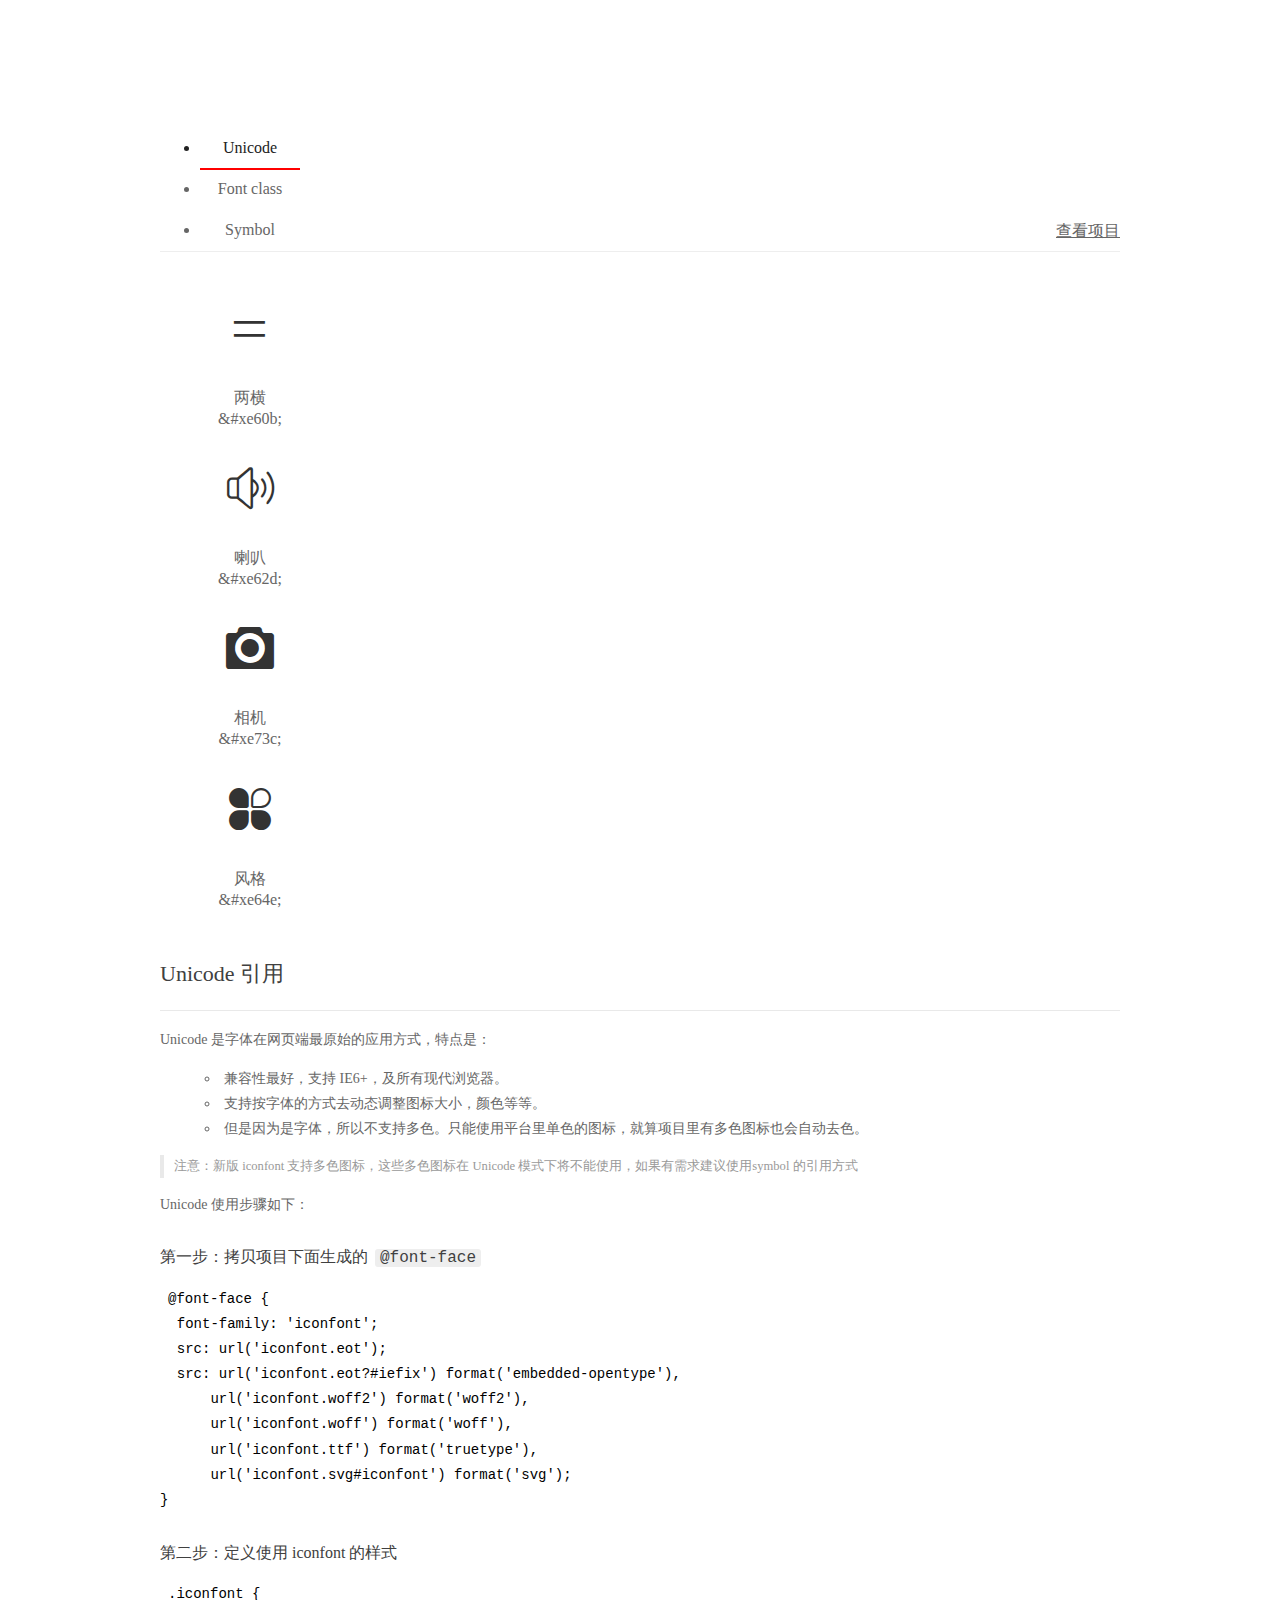
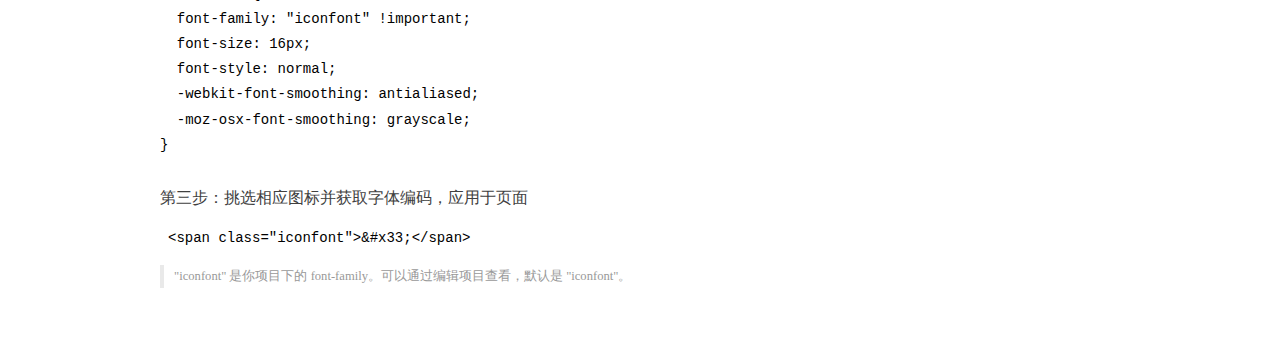
==== img/icon/demo_index.html @ 4e2d768b "第一次提交" ====
<!DOCTYPE html>
<html>
<head>
  <meta charset="utf-8"/>
  <title>IconFont Demo</title>
  <link rel="shortcut icon" href="https://gtms04.alicdn.com/tps/i4/TB1_oz6GVXXXXaFXpXXJDFnIXXX-64-64.ico" type="image/x-icon"/>
  <link rel="stylesheet" href="https://g.alicdn.com/thx/cube/1.3.2/cube.min.css">
  <link rel="stylesheet" href="demo.css">
  <link rel="stylesheet" href="iconfont.css">
  <script src="iconfont.js"></script>
  <!-- jQuery -->
  <script src="https://a1.alicdn.com/oss/uploads/2018/12/26/7bfddb60-08e8-11e9-9b04-53e73bb6408b.js"></script>
  <!-- 代码高亮 -->
  <script src="https://a1.alicdn.com/oss/uploads/2018/12/26/a3f714d0-08e6-11e9-8a15-ebf944d7534c.js"></script>
</head>
<body>
  <div class="main">
    <h1 class="logo"><a href="https://www.iconfont.cn/" title="iconfont 首页" target="_blank">&#xe86b;</a></h1>
    <div class="nav-tabs">
      <ul id="tabs" class="dib-box">
        <li class="dib active"><span>Unicode</span></li>
        <li class="dib"><span>Font class</span></li>
        <li class="dib"><span>Symbol</span></li>
      </ul>
      
      <a href="https://www.iconfont.cn/manage/index?manage_type=myprojects&projectId=1118088" target="_blank" class="nav-more">查看项目</a>
      
    </div>
    <div class="tab-container">
      <div class="content unicode" style="display: block;">
          <ul class="icon_lists dib-box">
          
            <li class="dib">
              <span class="icon iconfont">&#xe60b;</span>
                <div class="name">两横</div>
                <div class="code-name">&amp;#xe60b;</div>
              </li>
          
            <li class="dib">
              <span class="icon iconfont">&#xe62d;</span>
                <div class="name">喇叭</div>
                <div class="code-name">&amp;#xe62d;</div>
              </li>
          
            <li class="dib">
              <span class="icon iconfont">&#xe73c;</span>
                <div class="name">相机</div>
                <div class="code-name">&amp;#xe73c;</div>
              </li>
          
            <li class="dib">
              <span class="icon iconfont">&#xe64e;</span>
                <div class="name">风格</div>
                <div class="code-name">&amp;#xe64e;</div>
              </li>
          
          </ul>
          <div class="article markdown">
          <h2 id="unicode-">Unicode 引用</h2>
          <hr>

          <p>Unicode 是字体在网页端最原始的应用方式，特点是：</p>
          <ul>
            <li>兼容性最好，支持 IE6+，及所有现代浏览器。</li>
            <li>支持按字体的方式去动态调整图标大小，颜色等等。</li>
            <li>但是因为是字体，所以不支持多色。只能使用平台里单色的图标，就算项目里有多色图标也会自动去色。</li>
          </ul>
          <blockquote>
            <p>注意：新版 iconfont 支持多色图标，这些多色图标在 Unicode 模式下将不能使用，如果有需求建议使用symbol 的引用方式</p>
          </blockquote>
          <p>Unicode 使用步骤如下：</p>
          <h3 id="-font-face">第一步：拷贝项目下面生成的 <code>@font-face</code></h3>
<pre><code class="language-css"
>@font-face {
  font-family: 'iconfont';
  src: url('iconfont.eot');
  src: url('iconfont.eot?#iefix') format('embedded-opentype'),
      url('iconfont.woff2') format('woff2'),
      url('iconfont.woff') format('woff'),
      url('iconfont.ttf') format('truetype'),
      url('iconfont.svg#iconfont') format('svg');
}
</code></pre>
          <h3 id="-iconfont-">第二步：定义使用 iconfont 的样式</h3>
<pre><code class="language-css"
>.iconfont {
  font-family: "iconfont" !important;
  font-size: 16px;
  font-style: normal;
  -webkit-font-smoothing: antialiased;
  -moz-osx-font-smoothing: grayscale;
}
</code></pre>
          <h3 id="-">第三步：挑选相应图标并获取字体编码，应用于页面</h3>
<pre>
<code class="language-html"
>&lt;span class="iconfont"&gt;&amp;#x33;&lt;/span&gt;
</code></pre>
          <blockquote>
            <p>"iconfont" 是你项目下的 font-family。可以通过编辑项目查看，默认是 "iconfont"。</p>
          </blockquote>
          </div>
      </div>
      <div class="content font-class">
        <ul class="icon_lists dib-box">
          
          <li class="dib">
            <span class="icon iconfont icon-weibiaoti1"></span>
            <div class="name">
              两横
            </div>
            <div class="code-name">.icon-weibiaoti1
            </div>
          </li>
          
          <li class="dib">
            <span class="icon iconfont icon-laba"></span>
            <div class="name">
              喇叭
            </div>
            <div class="code-name">.icon-laba
            </div>
          </li>
          
          <li class="dib">
            <span class="icon iconfont icon-xiangji"></span>
            <div class="name">
              相机
            </div>
            <div class="code-name">.icon-xiangji
            </div>
          </li>
          
          <li class="dib">
            <span class="icon iconfont icon-fengge1"></span>
            <div class="name">
              风格
            </div>
            <div class="code-name">.icon-fengge1
            </div>
          </li>
          
        </ul>
        <div class="article markdown">
        <h2 id="font-class-">font-class 引用</h2>
        <hr>

        <p>font-class 是 Unicode 使用方式的一种变种，主要是解决 Unicode 书写不直观，语意不明确的问题。</p>
        <p>与 Unicode 使用方式相比，具有如下特点：</p>
        <ul>
          <li>兼容性良好，支持 IE8+，及所有现代浏览器。</li>
          <li>相比于 Unicode 语意明确，书写更直观。可以很容易分辨这个 icon 是什么。</li>
          <li>因为使用 class 来定义图标，所以当要替换图标时，只需要修改 class 里面的 Unicode 引用。</li>
          <li>不过因为本质上还是使用的字体，所以多色图标还是不支持的。</li>
        </ul>
        <p>使用步骤如下：</p>
        <h3 id="-fontclass-">第一步：引入项目下面生成的 fontclass 代码：</h3>
<pre><code class="language-html">&lt;link rel="stylesheet" href="./iconfont.css"&gt;
</code></pre>
        <h3 id="-">第二步：挑选相应图标并获取类名，应用于页面：</h3>
<pre><code class="language-html">&lt;span class="iconfont icon-xxx"&gt;&lt;/span&gt;
</code></pre>
        <blockquote>
          <p>"
            iconfont" 是你项目下的 font-family。可以通过编辑项目查看，默认是 "iconfont"。</p>
        </blockquote>
      </div>
      </div>
      <div class="content symbol">
          <ul class="icon_lists dib-box">
          
            <li class="dib">
                <svg class="icon svg-icon" aria-hidden="true">
                  <use xlink:href="#icon-weibiaoti1"></use>
                </svg>
                <div class="name">两横</div>
                <div class="code-name">#icon-weibiaoti1</div>
            </li>
          
            <li class="dib">
                <svg class="icon svg-icon" aria-hidden="true">
                  <use xlink:href="#icon-laba"></use>
                </svg>
                <div class="name">喇叭</div>
                <div class="code-name">#icon-laba</div>
            </li>
          
            <li class="dib">
                <svg class="icon svg-icon" aria-hidden="true">
                  <use xlink:href="#icon-xiangji"></use>
                </svg>
                <div class="name">相机</div>
                <div class="code-name">#icon-xiangji</div>
            </li>
          
            <li class="dib">
                <svg class="icon svg-icon" aria-hidden="true">
                  <use xlink:href="#icon-fengge1"></use>
                </svg>
                <div class="name">风格</div>
                <div class="code-name">#icon-fengge1</div>
            </li>
          
          </ul>
          <div class="article markdown">
          <h2 id="symbol-">Symbol 引用</h2>
          <hr>

          <p>这是一种全新的使用方式，应该说这才是未来的主流，也是平台目前推荐的用法。相关介绍可以参考这篇<a href="">文章</a>
            这种用法其实是做了一个 SVG 的集合，与另外两种相比具有如下特点：</p>
          <ul>
            <li>支持多色图标了，不再受单色限制。</li>
            <li>通过一些技巧，支持像字体那样，通过 <code>font-size</code>, <code>color</code> 来调整样式。</li>
            <li>兼容性较差，支持 IE9+，及现代浏览器。</li>
            <li>浏览器渲染 SVG 的性能一般，还不如 png。</li>
          </ul>
          <p>使用步骤如下：</p>
          <h3 id="-symbol-">第一步：引入项目下面生成的 symbol 代码：</h3>
<pre><code class="language-html">&lt;script src="./iconfont.js"&gt;&lt;/script&gt;
</code></pre>
          <h3 id="-css-">第二步：加入通用 CSS 代码（引入一次就行）：</h3>
<pre><code class="language-html">&lt;style&gt;
.icon {
  width: 1em;
  height: 1em;
  vertical-align: -0.15em;
  fill: currentColor;
  overflow: hidden;
}
&lt;/style&gt;
</code></pre>
          <h3 id="-">第三步：挑选相应图标并获取类名，应用于页面：</h3>
<pre><code class="language-html">&lt;svg class="icon" aria-hidden="true"&gt;
  &lt;use xlink:href="#icon-xxx"&gt;&lt;/use&gt;
&lt;/svg&gt;
</code></pre>
          </div>
      </div>

    </div>
  </div>
  <script>
  $(document).ready(function () {
      $('.tab-container .content:first').show()

      $('#tabs li').click(function (e) {
        var tabContent = $('.tab-container .content')
        var index = $(this).index()

        if ($(this).hasClass('active')) {
          return
        } else {
          $('#tabs li').removeClass('active')
          $(this).addClass('active')

          tabContent.hide().eq(index).fadeIn()
        }
      })
    })
  </script>
</body>
</html>
---- img/icon/demo.css ----
/* Logo 字体 */
@font-face {
  font-family: "iconfont logo";
  src: url('https://at.alicdn.com/t/font_985780_km7mi63cihi.eot?t=1545807318834');
  src: url('https://at.alicdn.com/t/font_985780_km7mi63cihi.eot?t=1545807318834#iefix') format('embedded-opentype'),
    url('https://at.alicdn.com/t/font_985780_km7mi63cihi.woff?t=1545807318834') format('woff'),
    url('https://at.alicdn.com/t/font_985780_km7mi63cihi.ttf?t=1545807318834') format('truetype'),
    url('https://at.alicdn.com/t/font_985780_km7mi63cihi.svg?t=1545807318834#iconfont') format('svg');
}

.logo {
  font-family: "iconfont logo";
  font-size: 160px;
  font-style: normal;
  -webkit-font-smoothing: antialiased;
  -moz-osx-font-smoothing: grayscale;
}

/* tabs */
.nav-tabs {
  position: relative;
}

.nav-tabs .nav-more {
  position: absolute;
  right: 0;
  bottom: 0;
  height: 42px;
  line-height: 42px;
  color: #666;
}

#tabs {
  border-bottom: 1px solid #eee;
}

#tabs li {
  cursor: pointer;
  width: 100px;
  height: 40px;
  line-height: 40px;
  text-align: center;
  font-size: 16px;
  border-bottom: 2px solid transparent;
  position: relative;
  z-index: 1;
  margin-bottom: -1px;
  color: #666;
}


#tabs .active {
  border-bottom-color: #f00;
  color: #222;
}

.tab-container .content {
  display: none;
}

/* 页面布局 */
.main {
  padding: 30px 100px;
  width: 960px;
  margin: 0 auto;
}

.main .logo {
  color: #333;
  text-align: left;
  margin-bottom: 30px;
  line-height: 1;
  height: 110px;
  margin-top: -50px;
  overflow: hidden;
  *zoom: 1;
}

.main .logo a {
  font-size: 160px;
  color: #333;
}

.helps {
  margin-top: 40px;
}

.helps pre {
  padding: 20px;
  margin: 10px 0;
  border: solid 1px #e7e1cd;
  background-color: #fffdef;
  overflow: auto;
}

.icon_lists {
  width: 100% !important;
  overflow: hidden;
  *zoom: 1;
}

.icon_lists li {
  width: 100px;
  margin-bottom: 10px;
  margin-right: 20px;
  text-align: center;
  list-style: none !important;
  cursor: default;
}

.icon_lists li .code-name {
  line-height: 1.2;
}

.icon_lists .icon {
  display: block;
  height: 100px;
  line-height: 100px;
  font-size: 42px;
  margin: 10px auto;
  color: #333;
  -webkit-transition: font-size 0.25s linear, width 0.25s linear;
  -moz-transition: font-size 0.25s linear, width 0.25s linear;
  transition: font-size 0.25s linear, width 0.25s linear;
}

.icon_lists .icon:hover {
  font-size: 100px;
}

.icon_lists .svg-icon {
  /* 通过设置 font-size 来改变图标大小 */
  width: 1em;
  /* 图标和文字相邻时，垂直对齐 */
  vertical-align: -0.15em;
  /* 通过设置 color 来改变 SVG 的颜色/fill */
  fill: currentColor;
  /* path 和 stroke 溢出 viewBox 部分在 IE 下会显示
      normalize.css 中也包含这行 */
  overflow: hidden;
}

.icon_lists li .name,
.icon_lists li .code-name {
  color: #666;
}

/* markdown 样式 */
.markdown {
  color: #666;
  font-size: 14px;
  line-height: 1.8;
}

.highlight {
  line-height: 1.5;
}

.markdown img {
  vertical-align: middle;
  max-width: 100%;
}

.markdown h1 {
  color: #404040;
  font-weight: 500;
  line-height: 40px;
  margin-bottom: 24px;
}

.markdown h2,
.markdown h3,
.markdown h4,
.markdown h5,
.markdown h6 {
  color: #404040;
  margin: 1.6em 0 0.6em 0;
  font-weight: 500;
  clear: both;
}

.markdown h1 {
  font-size: 28px;
}

.markdown h2 {
  font-size: 22px;
}

.markdown h3 {
  font-size: 16px;
}

.markdown h4 {
  font-size: 14px;
}

.markdown h5 {
  font-size: 12px;
}

.markdown h6 {
  font-size: 12px;
}

.markdown hr {
  height: 1px;
  border: 0;
  background: #e9e9e9;
  margin: 16px 0;
  clear: both;
}

.markdown p {
  margin: 1em 0;
}

.markdown>p,
.markdown>blockquote,
.markdown>.highlight,
.markdown>ol,
.markdown>ul {
  width: 80%;
}

.markdown ul>li {
  list-style: circle;
}

.markdown>ul li,
.markdown blockquote ul>li {
  margin-left: 20px;
  padding-left: 4px;
}

.markdown>ul li p,
.markdown>ol li p {
  margin: 0.6em 0;
}

.markdown ol>li {
  list-style: decimal;
}

.markdown>ol li,
.markdown blockquote ol>li {
  margin-left: 20px;
  padding-left: 4px;
}

.markdown code {
  margin: 0 3px;
  padding: 0 5px;
  background: #eee;
  border-radius: 3px;
}

.markdown strong,
.markdown b {
  font-weight: 600;
}

.markdown>table {
  border-collapse: collapse;
  border-spacing: 0px;
  empty-cells: show;
  border: 1px solid #e9e9e9;
  width: 95%;
  margin-bottom: 24px;
}

.markdown>table th {
  white-space: nowrap;
  color: #333;
  font-weight: 600;
}

.markdown>table th,
.markdown>table td {
  border: 1px solid #e9e9e9;
  padding: 8px 16px;
  text-align: left;
}

.markdown>table th {
  background: #F7F7F7;
}

.markdown blockquote {
  font-size: 90%;
  color: #999;
  border-left: 4px solid #e9e9e9;
  padding-left: 0.8em;
  margin: 1em 0;
}

.markdown blockquote p {
  margin: 0;
}

.markdown .anchor {
  opacity: 0;
  transition: opacity 0.3s ease;
  margin-left: 8px;
}

.markdown .waiting {
  color: #ccc;
}

.markdown h1:hover .anchor,
.markdown h2:hover .anchor,
.markdown h3:hover .anchor,
.markdown h4:hover .anchor,
.markdown h5:hover .anchor,
.markdown h6:hover .anchor {
  opacity: 1;
  display: inline-block;
}

.markdown>br,
.markdown>p>br {
  clear: both;
}


.hljs {
  display: block;
  background: white;
  padding: 0.5em;
  color: #333333;
  overflow-x: auto;
}

.hljs-comment,
.hljs-meta {
  color: #969896;
}

.hljs-string,
.hljs-variable,
.hljs-template-variable,
.hljs-strong,
.hljs-emphasis,
.hljs-quote {
  color: #df5000;
}

.hljs-keyword,
.hljs-selector-tag,
.hljs-type {
  color: #a71d5d;
}

.hljs-literal,
.hljs-symbol,
.hljs-bullet,
.hljs-attribute {
  color: #0086b3;
}

.hljs-section,
.hljs-name {
  color: #63a35c;
}

.hljs-tag {
  color: #333333;
}

.hljs-title,
.hljs-attr,
.hljs-selector-id,
.hljs-selector-class,
.hljs-selector-attr,
.hljs-selector-pseudo {
  color: #795da3;
}

.hljs-addition {
  color: #55a532;
  background-color: #eaffea;
}

.hljs-deletion {
  color: #bd2c00;
  background-color: #ffecec;
}

.hljs-link {
  text-decoration: underline;
}

/* 代码高亮 */
/* PrismJS 1.15.0
https://prismjs.com/download.html#themes=prism&languages=markup+css+clike+javascript */
/**
 * prism.js default theme for JavaScript, CSS and HTML
 * Based on dabblet (http://dabblet.com)
 * @author Lea Verou
 */
code[class*="language-"],
pre[class*="language-"] {
  color: black;
  background: none;
  text-shadow: 0 1px white;
  font-family: Consolas, Monaco, 'Andale Mono', 'Ubuntu Mono', monospace;
  text-align: left;
  white-space: pre;
  word-spacing: normal;
  word-break: normal;
  word-wrap: normal;
  line-height: 1.5;

  -moz-tab-size: 4;
  -o-tab-size: 4;
  tab-size: 4;

  -webkit-hyphens: none;
  -moz-hyphens: none;
  -ms-hyphens: none;
  hyphens: none;
}

pre[class*="language-"]::-moz-selection,
pre[class*="language-"] ::-moz-selection,
code[class*="language-"]::-moz-selection,
code[class*="language-"] ::-moz-selection {
  text-shadow: none;
  background: #b3d4fc;
}

pre[class*="language-"]::selection,
pre[class*="language-"] ::selection,
code[class*="language-"]::selection,
code[class*="language-"] ::selection {
  text-shadow: none;
  background: #b3d4fc;
}

@media print {

  code[class*="language-"],
  pre[class*="language-"] {
    text-shadow: none;
  }
}

/* Code blocks */
pre[class*="language-"] {
  padding: 1em;
  margin: .5em 0;
  overflow: auto;
}

:not(pre)>code[class*="language-"],
pre[class*="language-"] {
  background: #f5f2f0;
}

/* Inline code */
:not(pre)>code[class*="language-"] {
  padding: .1em;
  border-radius: .3em;
  white-space: normal;
}

.token.comment,
.token.prolog,
.token.doctype,
.token.cdata {
  color: slategray;
}

.token.punctuation {
  color: #999;
}

.namespace {
  opacity: .7;
}

.token.property,
.token.tag,
.token.boolean,
.token.number,
.token.constant,
.token.symbol,
.token.deleted {
  color: #905;
}

.token.selector,
.token.attr-name,
.token.string,
.token.char,
.token.builtin,
.token.inserted {
  color: #690;
}

.token.operator,
.token.entity,
.token.url,
.language-css .token.string,
.style .token.string {
  color: #9a6e3a;
  background: hsla(0, 0%, 100%, .5);
}

.token.atrule,
.token.attr-value,
.token.keyword {
  color: #07a;
}

.token.function,
.token.class-name {
  color: #DD4A68;
}

.token.regex,
.token.important,
.token.variable {
  color: #e90;
}

.token.important,
.token.bold {
  font-weight: bold;
}

.token.italic {
  font-style: italic;
}

.token.entity {
  cursor: help;
}
---- img/icon/iconfont.css ----
@font-face {font-family: "iconfont";
  src: url('iconfont.eot?t=1554036936617'); /* IE9 */
  src: url('iconfont.eot?t=1554036936617#iefix') format('embedded-opentype'), /* IE6-IE8 */
  url('[data-uri]') format('woff2'),
  url('iconfont.woff?t=1554036936617') format('woff'),
  url('iconfont.ttf?t=1554036936617') format('truetype'), /* chrome, firefox, opera, Safari, Android, iOS 4.2+ */
  url('iconfont.svg?t=1554036936617#iconfont') format('svg'); /* iOS 4.1- */
}

.iconfont {
  font-family: "iconfont" !important;
  font-size: 16px;
  font-style: normal;
  -webkit-font-smoothing: antialiased;
  -moz-osx-font-smoothing: grayscale;
}

.icon-weibiaoti1:before {
  content: "\e60b";
}

.icon-laba:before {
  content: "\e62d";
}

.icon-xiangji:before {
  content: "\e73c";
}

.icon-fengge1:before {
  content: "\e64e";
}
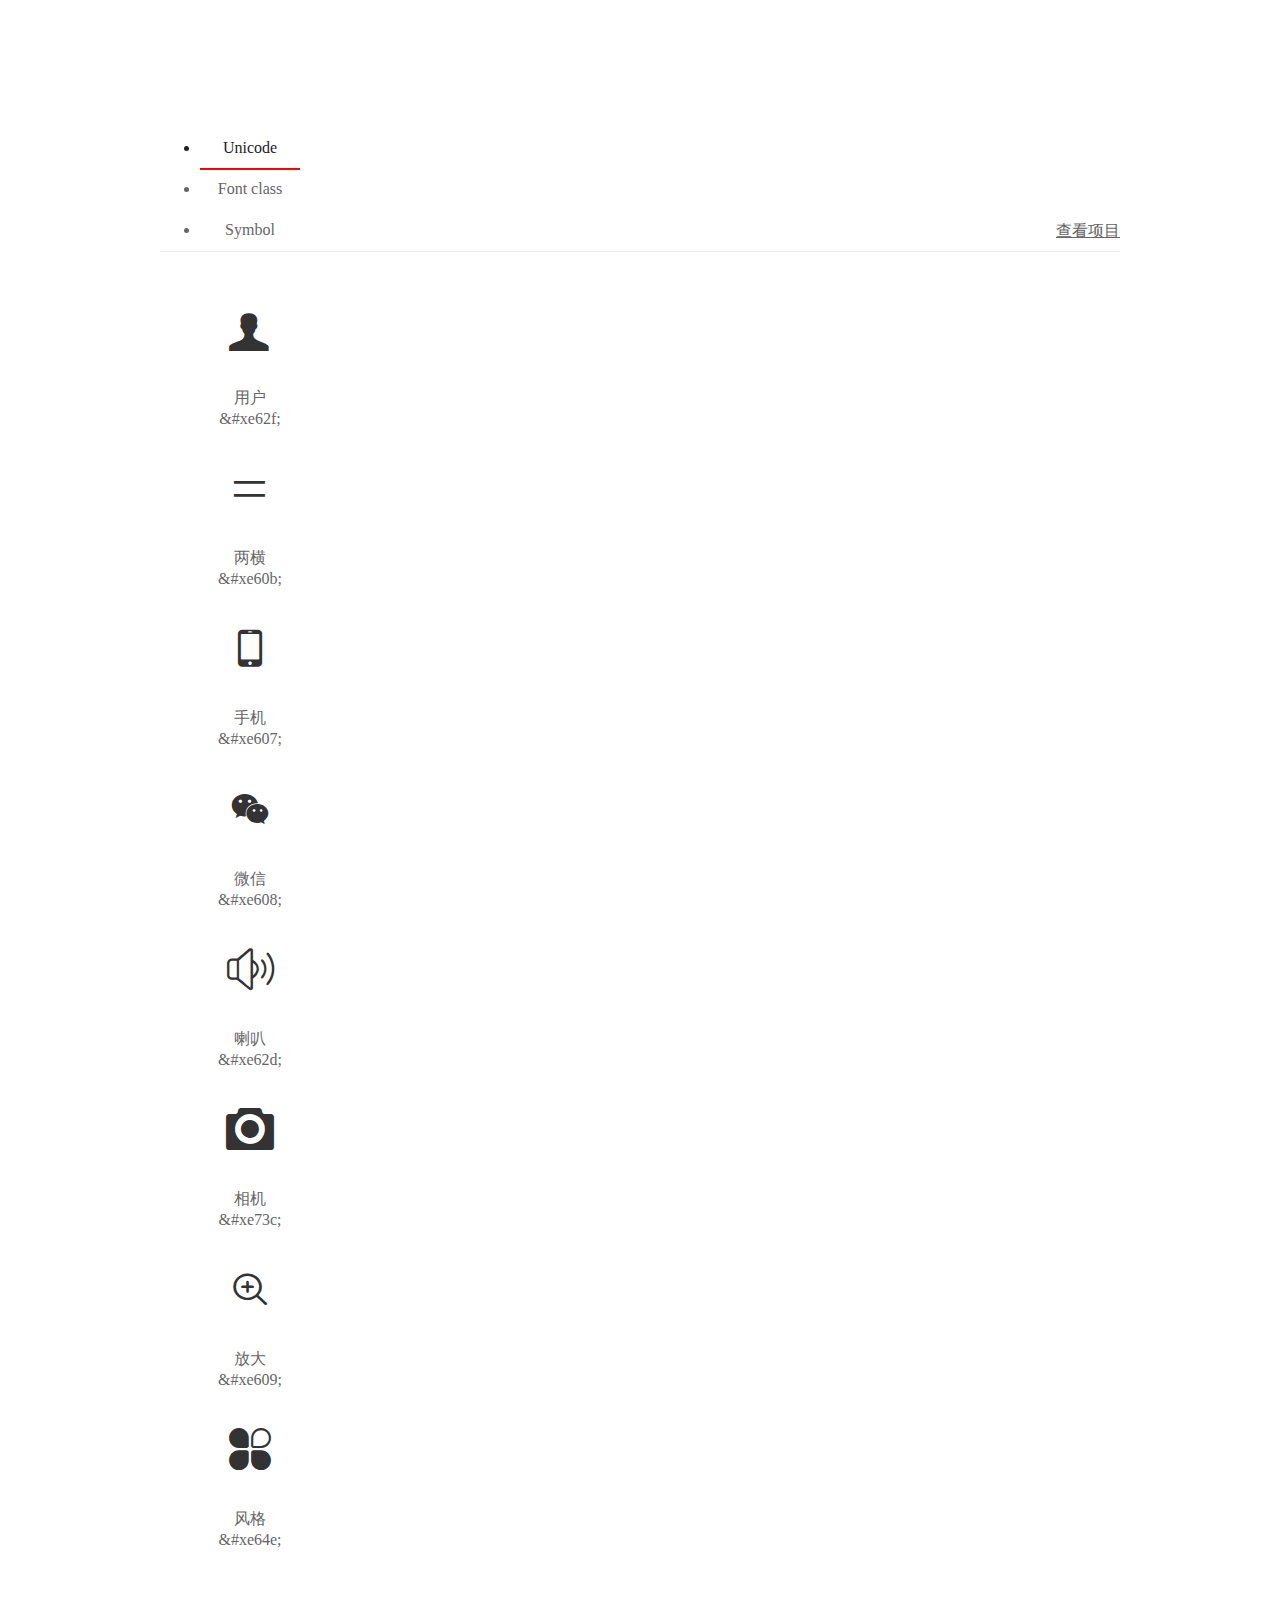
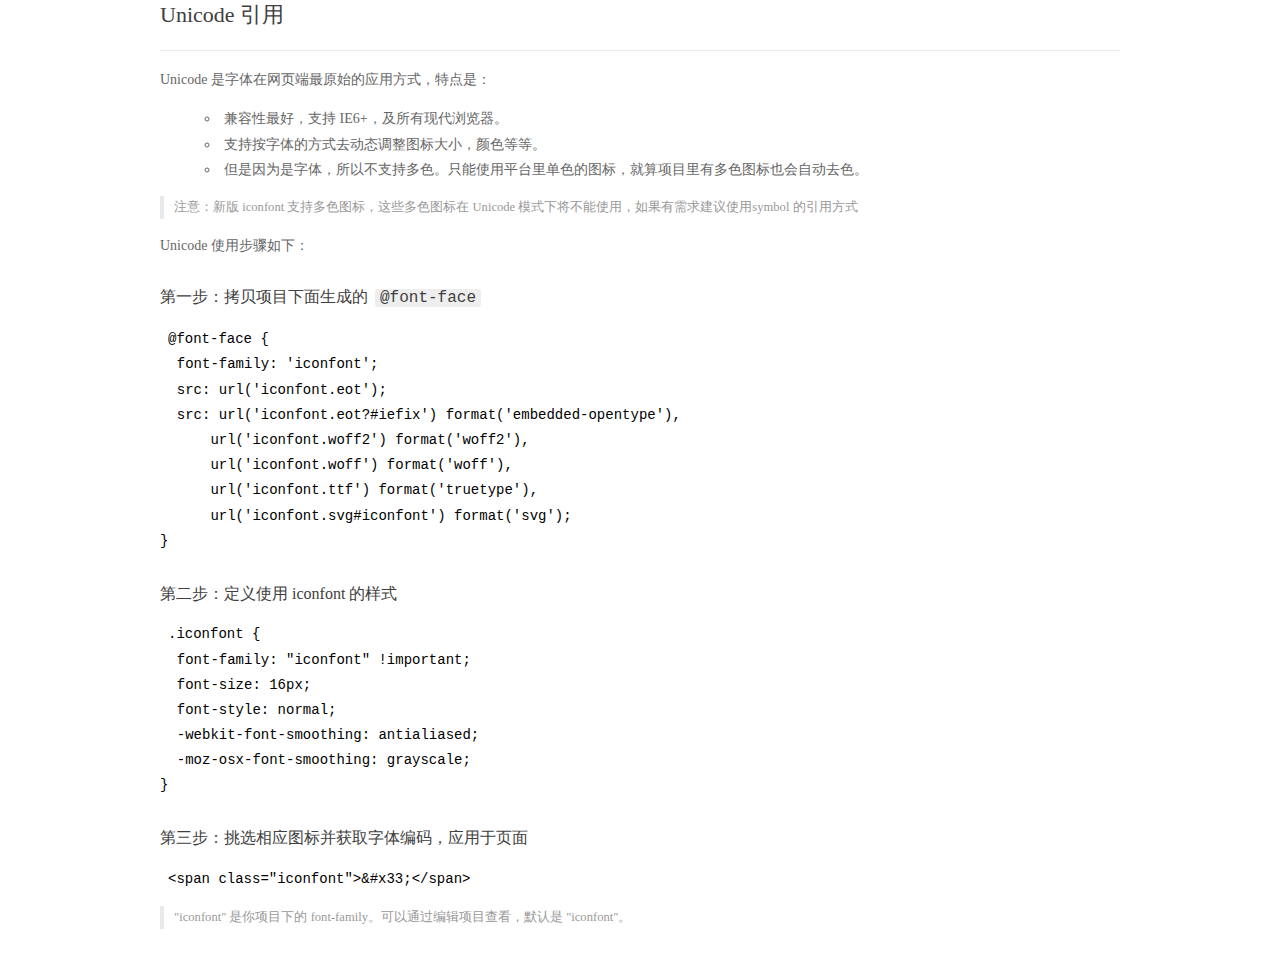
==== commit 5f0a9cef: "第二次提交" ====
--- a/img/icon/demo_index.html
+++ b/img/icon/demo_index.html
@@ -31,12 +31,30 @@
           <ul class="icon_lists dib-box">
           
             <li class="dib">
+              <span class="icon iconfont">&#xe62f;</span>
+                <div class="name">用户</div>
+                <div class="code-name">&amp;#xe62f;</div>
+              </li>
+          
+            <li class="dib">
               <span class="icon iconfont">&#xe60b;</span>
                 <div class="name">两横</div>
                 <div class="code-name">&amp;#xe60b;</div>
               </li>
           
             <li class="dib">
+              <span class="icon iconfont">&#xe607;</span>
+                <div class="name">手机</div>
+                <div class="code-name">&amp;#xe607;</div>
+              </li>
+          
+            <li class="dib">
+              <span class="icon iconfont">&#xe608;</span>
+                <div class="name">微信</div>
+                <div class="code-name">&amp;#xe608;</div>
+              </li>
+          
+            <li class="dib">
               <span class="icon iconfont">&#xe62d;</span>
                 <div class="name">喇叭</div>
                 <div class="code-name">&amp;#xe62d;</div>
@@ -46,6 +64,12 @@
               <span class="icon iconfont">&#xe73c;</span>
                 <div class="name">相机</div>
                 <div class="code-name">&amp;#xe73c;</div>
+              </li>
+          
+            <li class="dib">
+              <span class="icon iconfont">&#xe609;</span>
+                <div class="name">放大</div>
+                <div class="code-name">&amp;#xe609;</div>
               </li>
           
             <li class="dib">
@@ -105,6 +129,15 @@
         <ul class="icon_lists dib-box">
           
           <li class="dib">
+            <span class="icon iconfont icon-user"></span>
+            <div class="name">
+              用户
+            </div>
+            <div class="code-name">.icon-user
+            </div>
+          </li>
+          
+          <li class="dib">
             <span class="icon iconfont icon-weibiaoti1"></span>
             <div class="name">
               两横
@@ -114,6 +147,24 @@
           </li>
           
           <li class="dib">
+            <span class="icon iconfont icon-shouji"></span>
+            <div class="name">
+              手机
+            </div>
+            <div class="code-name">.icon-shouji
+            </div>
+          </li>
+          
+          <li class="dib">
+            <span class="icon iconfont icon-weixin"></span>
+            <div class="name">
+              微信
+            </div>
+            <div class="code-name">.icon-weixin
+            </div>
+          </li>
+          
+          <li class="dib">
             <span class="icon iconfont icon-laba"></span>
             <div class="name">
               喇叭
@@ -128,6 +179,15 @@
               相机
             </div>
             <div class="code-name">.icon-xiangji
+            </div>
+          </li>
+          
+          <li class="dib">
+            <span class="icon iconfont icon-icon-test"></span>
+            <div class="name">
+              放大
+            </div>
+            <div class="code-name">.icon-icon-test
             </div>
           </li>
           
@@ -171,6 +231,14 @@
           
             <li class="dib">
                 <svg class="icon svg-icon" aria-hidden="true">
+                  <use xlink:href="#icon-user"></use>
+                </svg>
+                <div class="name">用户</div>
+                <div class="code-name">#icon-user</div>
+            </li>
+          
+            <li class="dib">
+                <svg class="icon svg-icon" aria-hidden="true">
                   <use xlink:href="#icon-weibiaoti1"></use>
                 </svg>
                 <div class="name">两横</div>
@@ -179,6 +247,22 @@
           
             <li class="dib">
                 <svg class="icon svg-icon" aria-hidden="true">
+                  <use xlink:href="#icon-shouji"></use>
+                </svg>
+                <div class="name">手机</div>
+                <div class="code-name">#icon-shouji</div>
+            </li>
+          
+            <li class="dib">
+                <svg class="icon svg-icon" aria-hidden="true">
+                  <use xlink:href="#icon-weixin"></use>
+                </svg>
+                <div class="name">微信</div>
+                <div class="code-name">#icon-weixin</div>
+            </li>
+          
+            <li class="dib">
+                <svg class="icon svg-icon" aria-hidden="true">
                   <use xlink:href="#icon-laba"></use>
                 </svg>
                 <div class="name">喇叭</div>
@@ -191,6 +275,14 @@
                 </svg>
                 <div class="name">相机</div>
                 <div class="code-name">#icon-xiangji</div>
+            </li>
+          
+            <li class="dib">
+                <svg class="icon svg-icon" aria-hidden="true">
+                  <use xlink:href="#icon-icon-test"></use>
+                </svg>
+                <div class="name">放大</div>
+                <div class="code-name">#icon-icon-test</div>
             </li>
           
             <li class="dib">
--- a/img/icon/iconfont.css
+++ b/img/icon/iconfont.css
@@ -1,10 +1,10 @@
 @font-face {font-family: "iconfont";
-  src: url('iconfont.eot?t=1554036936617'); /* IE9 */
-  src: url('iconfont.eot?t=1554036936617#iefix') format('embedded-opentype'), /* IE6-IE8 */
-  url('[data-uri]') format('woff2'),
-  url('iconfont.woff?t=1554036936617') format('woff'),
-  url('iconfont.ttf?t=1554036936617') format('truetype'), /* chrome, firefox, opera, Safari, Android, iOS 4.2+ */
-  url('iconfont.svg?t=1554036936617#iconfont') format('svg'); /* iOS 4.1- */
+  src: url('iconfont.eot?t=1554091618680'); /* IE9 */
+  src: url('iconfont.eot?t=1554091618680#iefix') format('embedded-opentype'), /* IE6-IE8 */
+  url('[data-uri]') format('woff2'),
+  url('iconfont.woff?t=1554091618680') format('woff'),
+  url('iconfont.ttf?t=1554091618680') format('truetype'), /* chrome, firefox, opera, Safari, Android, iOS 4.2+ */
+  url('iconfont.svg?t=1554091618680#iconfont') format('svg'); /* iOS 4.1- */
 }
 
 .iconfont {
@@ -15,8 +15,20 @@
   -moz-osx-font-smoothing: grayscale;
 }
 
+.icon-user:before {
+  content: "\e62f";
+}
+
 .icon-weibiaoti1:before {
   content: "\e60b";
+}
+
+.icon-shouji:before {
+  content: "\e607";
+}
+
+.icon-weixin:before {
+  content: "\e608";
 }
 
 .icon-laba:before {
@@ -27,6 +39,10 @@
   content: "\e73c";
 }
 
+.icon-icon-test:before {
+  content: "\e609";
+}
+
 .icon-fengge1:before {
   content: "\e64e";
 }
